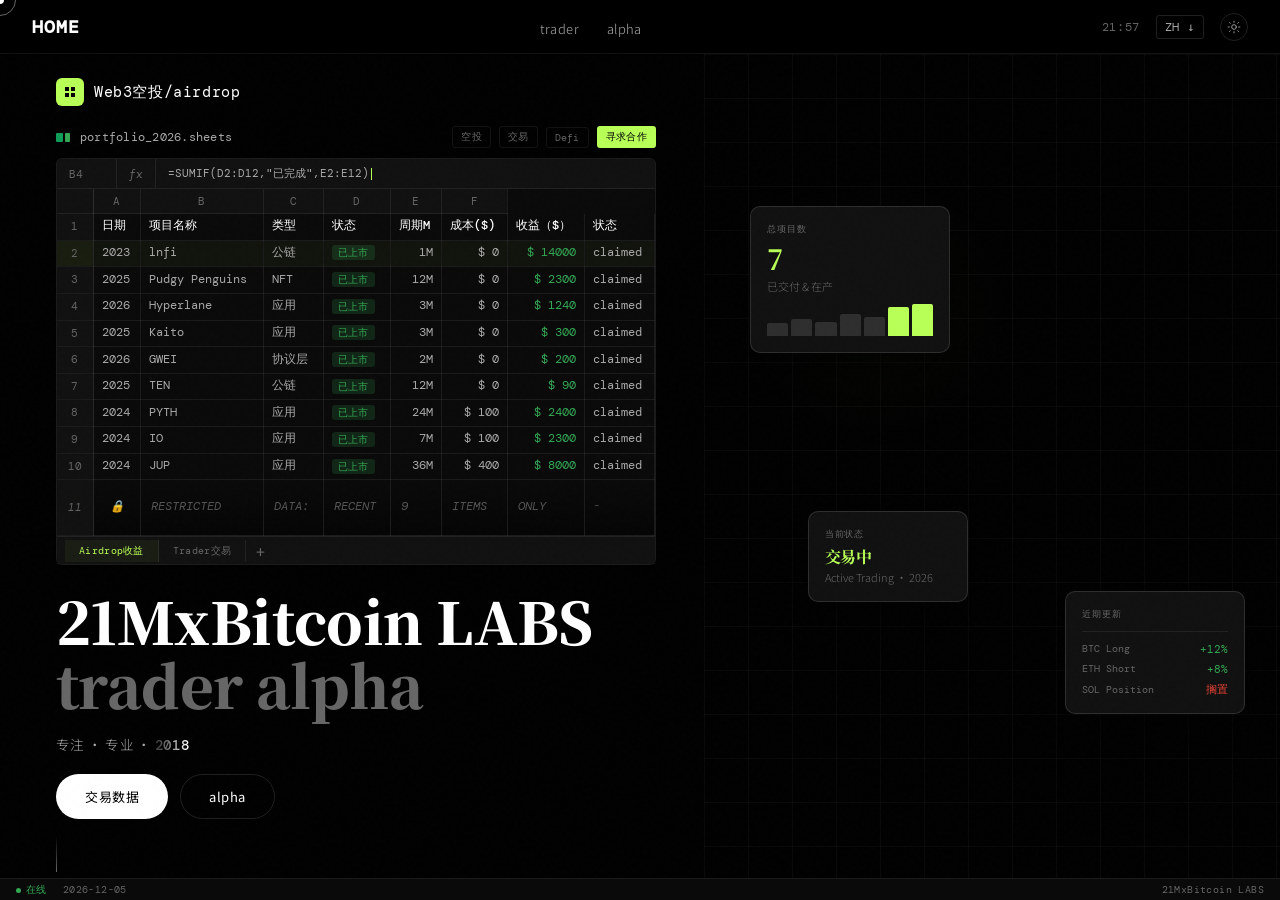
==== index.html @ 9fd6e48d "首页布局优化：整体页面上移，适配PC端一屏显示 1. 左侧面板padding从64px减少到24px/32px 2. justify-content从center改为flex-start 3. sit" ====
<!DOCTYPE html>
<html lang="zh">
<head>
<meta charset="UTF-8" />
<meta name="viewport" content="width=device-width, initial-scale=1.0"/>
<title>Shaween</title>
<link href="https://fonts.googleapis.com/css2?family=Noto+Serif+SC:wght@400;700;900&family=DM+Mono:wght@300;400;500&family=Noto+Sans+SC:wght@300;400;700;900&display=swap" rel="stylesheet"/>
<style>
  *, *::before, *::after { box-sizing: border-box; margin: 0; padding: 0; }

  :root {
    --black: #000000;
    --white: #ffffff;
    --gray-1: #0a0a0a;
    --gray-2: #111111;
    --gray-3: #1a1a1a;
    --gray-4: #222222;
    --gray-5: #2e2e2e;
    --gray-6: #3a3a3a;
    --gray-text: #666666;
    --gray-light: #aaaaaa;
    --accent: #b8ff57;
    --accent-dim: rgba(184,255,87,0.12);
    --accent-border: rgba(184,255,87,0.25);
    --border: rgba(255,255,255,0.07);
    --border-strong: rgba(255,255,255,0.12);
  }

  html, body {
    background: var(--black);
    color: var(--white);
    font-family: 'Noto Sans SC', sans-serif;
    min-height: 100vh;
    overflow-x: hidden;
    cursor: none;
  }

  /* Custom cursor */
  .cursor {
    position: fixed;
    width: 8px; height: 8px;
    background: var(--white);
    border-radius: 50%;
    pointer-events: none;
    z-index: 9999;
    transform: translate(-50%,-50%);
    transition: transform 0.1s, background 0.2s, width 0.2s, height 0.2s;
    mix-blend-mode: difference;
  }
  .cursor-ring {
    position: fixed;
    width: 32px; height: 32px;
    border: 1px solid rgba(255,255,255,0.4);
    border-radius: 50%;
    pointer-events: none;
    z-index: 9998;
    transform: translate(-50%,-50%);
    transition: transform 0.15s ease, width 0.2s, height 0.2s, border-color 0.2s;
  }

  /* Noise overlay */
  body::before {
    content: '';
    position: fixed;
    inset: 0;
    background-image: url("data:image/svg+xml,%3Csvg viewBox='0 0 256 256' xmlns='http://www.w3.org/2000/svg'%3E%3Cfilter id='noise'%3E%3CfeTurbulence type='fractalNoise' baseFrequency='0.9' numOctaves='4' stitchTiles='stitch'/%3E%3C/filter%3E%3Crect width='100%25' height='100%25' filter='url(%23noise)' opacity='0.03'/%3E%3C/svg%3E");
    pointer-events: none;
    z-index: 100;
    opacity: 0.4;
  }

  /* NAVBAR */
  nav {
    position: fixed;
    top: 0; left: 0; right: 0;
    z-index: 500;
    display: flex;
    align-items: center;
    justify-content: space-between;
    padding: 0 32px;
    height: 54px;
    border-bottom: 1px solid var(--border);
    background: rgba(0,0,0,0.85);
    backdrop-filter: blur(20px);
    -webkit-backdrop-filter: blur(20px);
  }

.nav-logo {
 font-family: 'DM Mono', monospace;
 font-size: 18px;
 font-weight: 700;
 letter-spacing: 0.05em;
 color: var(--white);
 text-decoration: none;
 text-transform: uppercase;
 }

  .nav-links {
    display: flex;
    gap: 28px;
    list-style: none;
  }
  .nav-links a {
    font-size: 13px;
    color: var(--gray-light);
    text-decoration: none;
    letter-spacing: 0.03em;
    transition: color 0.2s;
    font-weight: 300;
  }
  .nav-links a:hover { color: var(--white); }

  .nav-right {
    display: flex;
    align-items: center;
    gap: 16px;
  }

  .nav-time {
    font-family: 'DM Mono', monospace;
    font-size: 12px;
    color: var(--gray-text);
    letter-spacing: 0.05em;
  }

  .nav-lang {
    font-size: 12px;
    color: var(--gray-light);
    font-family: 'DM Mono', monospace;
    border: 1px solid var(--border-strong);
    padding: 3px 8px;
    border-radius: 3px;
    cursor: none;
    letter-spacing: 0.04em;
  }

  .nav-theme-btn {
    width: 28px; height: 28px;
    border: 1px solid var(--border-strong);
    border-radius: 50%;
    background: none;
    cursor: none;
    display: flex;
    align-items: center;
    justify-content: center;
  }

  .nav-theme-btn svg { stroke: var(--gray-light); width: 14px; height: 14px; }

  /* MAIN LAYOUT */
  main {
    display: flex;
    min-height: 100vh;
    padding-top: 54px;
    position: relative;
  }

/* LEFT PANEL */
.left-panel {
flex: 0 0 55%;
padding: 24px 48px 32px 56px;
display: flex;
flex-direction: column;
justify-content: flex-start;
position: relative;
animation: fadeUp 0.9s cubic-bezier(0.22,1,0.36,1) both;
}

  @keyframes fadeUp {
    from { opacity: 0; transform: translateY(28px); }
    to   { opacity: 1; transform: translateY(0); }
  }

.site-identity {
display: flex;
align-items: center;
gap: 10px;
margin-bottom: 20px;
animation: fadeUp 0.7s cubic-bezier(0.22,1,0.36,1) 0.1s both;
}

  .site-logo-mark {
    width: 28px; height: 28px;
    border-radius: 6px;
    background: var(--accent);
    display: flex;
    align-items: center;
    justify-content: center;
    flex-shrink: 0;
  }
  .site-logo-mark svg { width: 14px; height: 14px; }

  .site-name {
    font-family: 'DM Mono', monospace;
    font-size: 15px;
    font-weight: 400;
    letter-spacing: 0.04em;
    color: var(--white);
  }

/* GOOGLE SHEETS COMPONENT */
.sheets-wrapper {
animation: fadeUp 0.8s cubic-bezier(0.22,1,0.36,1) 0.2s both;
position: relative;
margin-bottom: 24px;
}

  .sheets-toolbar {
    display: flex;
    align-items: center;
    justify-content: space-between;
    padding: 0 0 10px 0;
  }

  .sheets-title-row {
    display: flex;
    align-items: center;
    gap: 10px;
  }

  .sheets-icon {
    display: flex;
    align-items: center;
    gap: 2px;
  }
  .sheets-icon span {
    display: block;
    width: 7px; height: 9px;
    border-radius: 1px;
  }
  .sheets-icon span:nth-child(1) { background: #0f9d58; }
  .sheets-icon span:nth-child(2) { background: #34a853; width: 5px; }

  .sheets-doc-name {
    font-family: 'DM Mono', monospace;
    font-size: 12px;
    color: var(--gray-light);
    letter-spacing: 0.02em;
  }

  .sheets-actions {
    display: flex;
    gap: 8px;
    align-items: center;
  }

  .sheets-btn {
    font-family: 'DM Mono', monospace;
    font-size: 10px;
    color: var(--gray-text);
    border: 1px solid var(--border);
    border-radius: 3px;
    padding: 3px 8px;
    background: none;
    cursor: none;
    letter-spacing: 0.03em;
    transition: border-color 0.2s, color 0.2s;
  }
  .sheets-btn:hover { border-color: var(--border-strong); color: var(--white); }

  .sheets-btn.primary {
    background: var(--accent);
    color: var(--black);
    border-color: transparent;
    font-weight: 500;
  }

  /* The actual sheet table */
  .sheets-container {
    border: 1px solid var(--border);
    border-radius: 6px;
    overflow: hidden;
    background: var(--gray-1);
    position: relative;
  }

  /* Sheet formula bar */
  .formula-bar {
    display: flex;
    align-items: center;
    border-bottom: 1px solid var(--border);
    padding: 0;
    height: 30px;
    background: var(--gray-2);
  }

  .cell-ref {
    font-family: 'DM Mono', monospace;
    font-size: 11px;
    color: var(--gray-text);
    padding: 0 12px;
    border-right: 1px solid var(--border);
    height: 100%;
    display: flex;
    align-items: center;
    width: 60px;
    flex-shrink: 0;
  }

  .formula-fx {
    font-family: 'DM Mono', monospace;
    font-size: 11px;
    color: var(--gray-text);
    padding: 0 12px;
    border-right: 1px solid var(--border);
    height: 100%;
    display: flex;
    align-items: center;
    font-style: italic;
  }

  .formula-input {
    flex: 1;
    font-family: 'DM Mono', monospace;
    font-size: 11px;
    color: var(--gray-light);
    padding: 0 12px;
    height: 100%;
    display: flex;
    align-items: center;
    overflow: hidden;
    white-space: nowrap;
  }

  /* Column headers row */
  .sheet-table {
    width: 100%;
    border-collapse: collapse;
    font-family: 'DM Mono', monospace;
    font-size: 11.5px;
  }

  .col-header-row th {
    background: var(--gray-2);
    border-bottom: 1px solid var(--border);
    border-right: 1px solid var(--border);
    padding: 5px 10px;
    text-align: center;
    color: var(--gray-text);
    font-weight: 400;
    font-size: 11px;
    letter-spacing: 0.04em;
  }
  .col-header-row th:first-child {
    width: 36px;
    border-right: 1px solid var(--border-strong);
  }

  .sheet-table tbody tr {
    transition: background 0.15s;
  }
  .sheet-table tbody tr:hover { background: var(--gray-3); }

.sheet-table td {
border-bottom: 1px solid var(--border);
border-right: 1px solid var(--border);
padding: 4px 8px;
color: var(--gray-light);
font-size: 11.5px;
white-space: nowrap;
overflow: hidden;
max-width: 160px;
text-overflow: ellipsis;
line-height: 1.3;
}

  .row-num {
    color: var(--gray-text) !important;
    font-size: 10.5px !important;
    text-align: center;
    border-right: 1px solid var(--border-strong) !important;
    background: var(--gray-2);
    width: 36px;
    flex-shrink: 0;
    padding: 6px 4px !important;
  }

  /* Selected row highlight */
 .row-selected td { background: rgba(184,255,87,0.04) !important; }
 .row-selected td.row-num { background: rgba(184,255,87,0.08) !important; }

 /* 锁定行样式 - 超过9行后显示 */
 .locked-row {
 background: linear-gradient(180deg, var(--gray-1) 0%, #050505 100%);
 }
 .locked-row td {
 color: #555;
 font-style: italic;
 }

 /* Cell types */
  .cell-tag {
    display: inline-block;
    padding: 1px 6px;
    border-radius: 3px;
    font-size: 10px;
    font-weight: 500;
    letter-spacing: 0.04em;
  }
  .tag-green  { background: rgba(52,168,83,0.18); color: #34a853; }
  .tag-blue   { background: rgba(66,133,244,0.18); color: #4285f4; }
  .tag-yellow { background: rgba(251,188,4,0.18); color: #fbbc04; }
  .tag-gray   { background: rgba(255,255,255,0.07); color: var(--gray-light); }
  .tag-red    { background: rgba(234,67,53,0.18); color: #ea4335; }
  .tag-accent { background: var(--accent-dim); color: var(--accent); border: 1px solid var(--accent-border); }

  .cell-num { color: #7ec8ff; text-align: right; }
  .cell-formula { color: #c97bff; }
  .cell-bold { color: var(--white) !important; font-weight: 500; }

  /* Progress bar cell */
  .cell-progress { min-width: 80px; }
  .progress-track {
    height: 4px;
    background: var(--gray-5);
    border-radius: 2px;
    overflow: hidden;
  }
  .progress-fill {
    height: 100%;
    border-radius: 2px;
    background: var(--accent);
    animation: progressLoad 1.2s cubic-bezier(0.22,1,0.36,1) both;
    animation-delay: 0.8s;
    width: 0%;
  }
  @keyframes progressLoad {
    to { width: var(--pct); }
  }

  /* Sheet bottom tabs */
  .sheet-tabs {
    display: flex;
    align-items: center;
    border-top: 1px solid var(--border);
    background: var(--gray-2);
    padding: 0 8px;
    height: 28px;
    gap: 0;
  }

  .sheet-tab {
    font-family: 'DM Mono', monospace;
    font-size: 10px;
    padding: 4px 14px;
    border-right: 1px solid var(--border);
    color: var(--gray-text);
    cursor: none;
    letter-spacing: 0.03em;
    transition: color 0.2s;
  }
  .sheet-tab.active {
    color: var(--accent);
    background: rgba(184,255,87,0.05);
  }
  .sheet-tab:hover { color: var(--gray-light); }

  .sheet-add {
    font-size: 16px;
    padding: 0 10px;
    color: var(--gray-text);
    cursor: none;
    line-height: 28px;
  }

  /* Shimmer/typing animation for active cell */
  .cursor-blink {
    display: inline-block;
    width: 1px;
    height: 12px;
    background: var(--accent);
    margin-left: 2px;
    animation: blink 1s step-end infinite;
    vertical-align: middle;
  }
  @keyframes blink { 50% { opacity: 0; } }

/* HEADLINE */
.headline-block {
margin-bottom: 16px;
animation: fadeUp 0.8s cubic-bezier(0.22,1,0.36,1) 0.35s both;
}

  .headline {
    font-family: 'Noto Serif SC', serif;
    font-size: clamp(38px, 4.5vw, 58px);
    font-weight: 900;
    line-height: 1.1;
    letter-spacing: -0.01em;
    color: var(--white);
  }

  .headline span.dim { color: var(--gray-text); }

  .subline {
    margin-top: 16px;
    font-size: 13.5px;
    font-weight: 300;
    color: var(--gray-light);
    line-height: 1.8;
    letter-spacing: 0.02em;
  }

  /* CTA BUTTONS */
  .cta-row {
    display: flex;
    gap: 12px;
    animation: fadeUp 0.8s cubic-bezier(0.22,1,0.36,1) 0.5s both;
  }

  .btn {
    display: inline-flex;
    align-items: center;
    gap: 8px;
    padding: 12px 28px;
    border-radius: 100px;
    font-size: 13px;
    font-weight: 400;
    letter-spacing: 0.04em;
    text-decoration: none;
    cursor: none;
    transition: all 0.2s cubic-bezier(0.22,1,0.36,1);
    border: 1px solid transparent;
    font-family: 'Noto Sans SC', sans-serif;
  }

  .btn-primary {
    background: var(--white);
    color: var(--black);
  }
  .btn-primary:hover {
    background: var(--accent);
    transform: translateY(-2px);
    box-shadow: 0 8px 28px rgba(184,255,87,0.2);
  }

  .btn-secondary {
    background: transparent;
    color: var(--white);
    border-color: var(--border-strong);
  }
  .btn-secondary:hover {
    border-color: rgba(255,255,255,0.3);
    background: rgba(255,255,255,0.04);
    transform: translateY(-2px);
  }

  /* RIGHT PANEL */
  .right-panel {
    flex: 1;
    position: relative;
    display: flex;
    align-items: center;
    justify-content: center;
    overflow: hidden;
  }

  /* Floating cards */
  .float-card {
    position: absolute;
    background: var(--gray-2);
    border: 1px solid var(--border-strong);
    border-radius: 10px;
    padding: 16px;
    animation: floatIn 1s cubic-bezier(0.22,1,0.36,1) both;
    backdrop-filter: blur(10px);
    box-shadow: 0 20px 60px rgba(0,0,0,0.6);
  }

  .card-1 {
    top: 18%;
    left: 8%;
    width: 200px;
    animation-delay: 0.4s;
  }
  .card-2 {
    bottom: 22%;
    right: 6%;
    width: 180px;
    animation-delay: 0.65s;
  }
  .card-3 {
    top: 54%;
    left: 18%;
    width: 160px;
    animation-delay: 0.55s;
  }

  @keyframes floatIn {
    from { opacity: 0; transform: translateY(24px) scale(0.96); }
    to   { opacity: 1; transform: translateY(0) scale(1); }
  }

  /* Floating animation for cards */
  .card-1 { animation: floatIn 1s cubic-bezier(0.22,1,0.36,1) 0.4s both, floatHover1 6s ease-in-out 1.5s infinite; }
  .card-2 { animation: floatIn 1s cubic-bezier(0.22,1,0.36,1) 0.65s both, floatHover2 7s ease-in-out 1.8s infinite; }
  .card-3 { animation: floatIn 1s cubic-bezier(0.22,1,0.36,1) 0.55s both, floatHover3 5.5s ease-in-out 1.6s infinite; }

  @keyframes floatHover1 {
    0%,100% { transform: translateY(0); }
    50%      { transform: translateY(-8px); }
  }
  @keyframes floatHover2 {
    0%,100% { transform: translateY(0); }
    50%      { transform: translateY(6px); }
  }
  @keyframes floatHover3 {
    0%,100% { transform: translateY(0) rotate(-1deg); }
    50%      { transform: translateY(-6px) rotate(0.5deg); }
  }

  .card-label {
    font-family: 'DM Mono', monospace;
    font-size: 9px;
    letter-spacing: 0.1em;
    color: var(--gray-text);
    text-transform: uppercase;
    margin-bottom: 8px;
  }

  .card-value {
    font-family: 'Noto Serif SC', serif;
    font-size: 28px;
    font-weight: 700;
    color: var(--white);
    letter-spacing: -0.02em;
    line-height: 1;
  }

  .card-value.accent { color: var(--accent); }

  .card-sub {
    margin-top: 6px;
    font-size: 11px;
    color: var(--gray-text);
    font-weight: 300;
  }

  .card-sparkline {
    margin-top: 10px;
    height: 32px;
    display: flex;
    align-items: flex-end;
    gap: 3px;
  }
  .sparkbar {
    flex: 1;
    border-radius: 2px 2px 0 0;
    background: var(--gray-5);
    transition: background 0.2s;
    animation: sparkGrow 0.8s cubic-bezier(0.22,1,0.36,1) both;
  }
  .sparkbar.hi { background: var(--accent); }
  @keyframes sparkGrow {
    from { transform: scaleY(0); transform-origin: bottom; }
    to   { transform: scaleY(1); }
  }

  .card-divider {
    height: 1px;
    background: var(--border);
    margin: 10px 0;
  }

  .card-row {
    display: flex;
    justify-content: space-between;
    align-items: center;
    margin-bottom: 6px;
  }
  .card-row:last-child { margin-bottom: 0; }
  .card-row-label { font-size: 10px; color: var(--gray-text); font-family: 'DM Mono', monospace; }
  .card-row-val   { font-size: 11px; color: var(--gray-light); font-family: 'DM Mono', monospace; }
  .card-row-val.pos { color: #34a853; }
  .card-row-val.neg { color: #ea4335; }

  /* Grid decoration in right panel */
  .bg-grid {
    position: absolute;
    inset: 0;
    background-image:
      linear-gradient(var(--border) 1px, transparent 1px),
      linear-gradient(90deg, var(--border) 1px, transparent 1px);
    background-size: 44px 44px;
    opacity: 0.5;
    pointer-events: none;
  }

  .bg-glow {
    position: absolute;
    width: 340px; height: 340px;
    border-radius: 50%;
    background: radial-gradient(circle, rgba(184,255,87,0.04) 0%, transparent 70%);
    pointer-events: none;
    top: 30%; left: 30%;
    transform: translate(-50%, -50%);
  }

  /* Vertical scroll hint */
  .scroll-hint {
    position: fixed;
    bottom: 28px; left: 56px;
    display: flex;
    align-items: center;
    gap: 10px;
    animation: fadeUp 0.8s cubic-bezier(0.22,1,0.36,1) 1.2s both;
    z-index: 50;
  }
  .scroll-line {
    width: 1px; height: 36px;
    background: linear-gradient(to bottom, transparent, var(--gray-text));
    animation: scrollPulse 2.2s ease-in-out infinite;
  }
  @keyframes scrollPulse {
    0%,100% { opacity: 0.4; } 50% { opacity: 1; }
  }
  .scroll-text {
    font-family: 'DM Mono', monospace;
    font-size: 10px;
    color: var(--gray-text);
    letter-spacing: 0.1em;
    writing-mode: horizontal-tb;
    transform: rotate(-90deg);
  }

  /* Status bar at very bottom */
  .status-bar {
    position: fixed;
    bottom: 0; left: 0; right: 0;
    height: 22px;
    border-top: 1px solid var(--border);
    background: var(--gray-1);
    display: flex;
    align-items: center;
    padding: 0 16px;
    gap: 16px;
    z-index: 400;
  }
  .status-item {
    font-family: 'DM Mono', monospace;
    font-size: 10px;
    color: var(--gray-text);
    letter-spacing: 0.04em;
  }
  .status-item.online { color: #34a853; }
  .status-item.online::before {
    content: '';
    display: inline-block;
    width: 5px; height: 5px;
    border-radius: 50%;
    background: #34a853;
    margin-right: 5px;
    animation: pulse 2s infinite;
  }
@keyframes pulse {
 0%,100% { opacity: 1; } 50% { opacity: 0.3; }
}

/* Gradient text effect for 2018 */
.gradient-2018 {
 display: inline-block;
 font-family: 'DM Mono', monospace;
 font-weight: 500;
 background: linear-gradient(to right, 
 #333333 0%, 
 #555555 20%, 
 #777777 40%, 
 #aaaaaa 60%, 
 #dddddd 80%, 
 #ffffff 100%
 );
 -webkit-background-clip: text;
 -webkit-text-fill-color: transparent;
 background-clip: text;
 color: transparent;
 letter-spacing: 0.05em;
}

 @media (max-width: 900px) {
    main { flex-direction: column; }
    .left-panel { flex: none; padding: 40px 24px; }
    .right-panel { min-height: 300px; }
  }
</style>
</head>
<body>

<div class="cursor" id="cursor"></div>
<div class="cursor-ring" id="cursorRing"></div>

<!-- NAVBAR -->
<nav>
<a href="index.html" class="nav-logo">HOME</a>
 <ul class="nav-links">
 <li><a href="trader.html">trader</a></li>
 <li><a href="alpha.html">alpha</a></li>
 </ul>
  <div class="nav-right">
    <span class="nav-time" id="navTime">21:12</span>
    <span class="nav-lang">ZH &darr;</span>
    <button class="nav-theme-btn">
      <svg viewBox="0 0 24 24" fill="none" stroke-width="1.5" stroke-linecap="round" stroke-linejoin="round">
        <circle cx="12" cy="12" r="4"/>
        <path d="M12 2v2M12 20v2M4.22 4.22l1.42 1.42M18.36 18.36l1.42 1.42M2 12h2M20 12h2M4.22 19.78l1.42-1.42M18.36 5.64l1.42-1.42"/>
      </svg>
    </button>
  </div>
</nav>

<!-- MAIN -->
<main>
  <!-- LEFT PANEL -->
  <div class="left-panel">

    <!-- Site identity -->
    <div class="site-identity">
      <div class="site-logo-mark">
        <svg viewBox="0 0 14 14" fill="none">
          <path d="M2 2h4v4H2zM8 2h4v4H8zM2 8h4v4H2zM8 8h4v4H8z" fill="#000"/>
        </svg>
      </div>
      <span class="site-name">Web3空投/airdrop</span>
    </div>

    <!-- GOOGLE SHEETS COMPONENT -->
    <div class="sheets-wrapper">
      <div class="sheets-toolbar">
        <div class="sheets-title-row">
          <div class="sheets-icon">
            <span></span><span></span>
          </div>
          <span class="sheets-doc-name">portfolio_2026.sheets</span>
        </div>
 <div class="sheets-actions">
 <button class="sheets-btn" id="btnAirdrop">空投</button>
 <button class="sheets-btn" id="btnTrade">交易</button>
 <button class="sheets-btn" id="btnDefi">Defi</button>
 <button class="sheets-btn primary" id="btnCollab">寻求合作</button>
 </div>
      </div>

      <div class="sheets-container">
        <!-- Formula bar -->
        <div class="formula-bar">
          <div class="cell-ref">B4</div>
          <div class="formula-fx">fx</div>
          <div class="formula-input">=SUMIF(D2:D12,"已完成",E2:E12)<span class="cursor-blink"></span></div>
        </div>

        <!-- Table -->
        <table class="sheet-table">
          <thead>
            <tr class="col-header-row">
              <th></th>
              <th>A</th>
              <th>B</th>
              <th>C</th>
              <th>D</th>
              <th>E</th>
              <th>F</th>
 </tr>
 </thead>
 <tbody id="sheet-tbody-data">
 <!-- 数据将通过 JavaScript 从 trade_data.json 动态加载 -->
 </tbody>
 </table>

<!-- Sheet tabs -->
<div class="sheet-tabs">
<div class="sheet-tab active" id="tab-airdrop" onclick="switchTab('airdrop')">Airdrop收益</div>
<div class="sheet-tab" id="tab-trader" onclick="switchTab('trader')">Trader交易</div>
<div class="sheet-add">+</div>
</div>
      </div>
    </div>

<!-- Headline -->
 <div class="headline-block">
 <div class="headline">21MxBitcoin LABS<br/><span class="dim">trader alpha</span></div>
 <p class="subline">专注 · 专业 · <span class="gradient-2018">2018</span></p>
 </div>

<!-- CTAs -->
 <div class="cta-row">
 <a href="trader.html" class="btn btn-primary">交易数据</a>
 <a href="alpha.html" class="btn btn-secondary">alpha</a>
 </div>
  </div>

  <!-- RIGHT PANEL -->
  <div class="right-panel">
    <div class="bg-grid"></div>
    <div class="bg-glow"></div>

    <!-- Float card 1: Stats -->
    <div class="float-card card-1">
      <div class="card-label">总项目数</div>
      <div class="card-value accent">7</div>
      <div class="card-sub">已交付 &amp; 在产</div>
      <div class="card-sparkline">
        <div class="sparkbar" style="height:40%; animation-delay:0.85s;"></div>
        <div class="sparkbar" style="height:55%; animation-delay:0.9s;"></div>
        <div class="sparkbar" style="height:45%; animation-delay:0.95s;"></div>
        <div class="sparkbar" style="height:70%; animation-delay:1s;"></div>
        <div class="sparkbar" style="height:60%; animation-delay:1.05s;"></div>
        <div class="sparkbar hi" style="height:90%; animation-delay:1.1s;"></div>
        <div class="sparkbar hi" style="height:100%; animation-delay:1.15s;"></div>
      </div>
    </div>

<!-- Float card 2: Recent activity -->
 <div class="float-card card-2">
 <div class="card-label">近期更新</div>
 <div class="card-divider"></div>
 <div class="card-row">
 <span class="card-row-label">BTC Long</span>
 <span class="card-row-val pos">+12%</span>
 </div>
 <div class="card-row">
 <span class="card-row-label">ETH Short</span>
 <span class="card-row-val pos">+8%</span>
 </div>
 <div class="card-row">
 <span class="card-row-label">SOL Position</span>
 <span class="card-row-val neg">搁置</span>
 </div>
 </div>

<!-- Float card 3: Status chip -->
 <div class="float-card card-3">
 <div class="card-label">当前状态</div>
 <div class="card-value" style="font-size:16px; margin-top:6px; color: var(--accent);">交易中</div>
 <div class="card-sub" style="margin-top:4px;">Active Trading &bull; 2026</div>
 </div>
  </div>
</main>

<!-- Scroll hint -->
<div class="scroll-hint">
  <div class="scroll-line"></div>
</div>

<!-- Status bar -->
<div class="status-bar">
 <span class="status-item online">在线</span>
 <span class="status-item" id="currentDate">--</span>
 <span class="status-item" style="margin-left:auto; font-family: 'DM Mono', monospace;">21MxBitcoin LABS</span>
</div>

<script>
  // Custom cursor
  const cursor = document.getElementById('cursor');
  const ring   = document.getElementById('cursorRing');
  let mx = 0, my = 0, rx = 0, ry = 0;

  document.addEventListener('mousemove', e => {
    mx = e.clientX; my = e.clientY;
    cursor.style.left = mx + 'px';
    cursor.style.top  = my + 'px';
  });

  (function animRing() {
    rx += (mx - rx) * 0.12;
    ry += (my - ry) * 0.12;
    ring.style.left = rx + 'px';
    ring.style.top  = ry + 'px';
    requestAnimationFrame(animRing);
  })();

  document.querySelectorAll('a, button, .sheet-tab, .sheets-btn, .nav-lang').forEach(el => {
    el.addEventListener('mouseenter', () => {
      cursor.style.width  = '16px';
      cursor.style.height = '16px';
      ring.style.width    = '48px';
      ring.style.height   = '48px';
      ring.style.borderColor = 'rgba(184,255,87,0.5)';
    });
    el.addEventListener('mouseleave', () => {
      cursor.style.width  = '8px';
      cursor.style.height = '8px';
      ring.style.width    = '32px';
      ring.style.height   = '32px';
      ring.style.borderColor = 'rgba(255,255,255,0.4)';
    });
  });

  // Live clock
  const timeEl = document.getElementById('navTime');
  function updateTime() {
    const d = new Date();
    const h = String(d.getHours()).padStart(2,'0');
    const m = String(d.getMinutes()).padStart(2,'0');
    timeEl.textContent = h + ':' + m;
  }
  updateTime();
  setInterval(updateTime, 10000);

// Row hover highlight in sheet
 document.querySelectorAll('.sheet-table tbody tr').forEach(tr => {
 tr.addEventListener('mouseenter', function() {
 document.querySelectorAll('.row-selected').forEach(r => {
 if(r !== this) r.classList.remove('row-selected');
 });
 this.classList.add('row-selected');
 });
 });

 // Status bar: Current Date
 const dateEl = document.getElementById('currentDate');

 function updateDate() {
 // Current date: YYYY-MM-DD format
 const now = new Date();
 const year = now.getFullYear();
 const month = String(now.getMonth() + 1).padStart(2, '0');
 const day = String(now.getDate()).padStart(2, '0');
 dateEl.textContent = `${year}-${month}-${day}`;
 }

 updateDate();
 setInterval(updateDate, 1000);

// 数据映射与渲染逻辑 - 仅更新 tbody 内容，不改动外层容器
const DATA_PATH = './data/工作表1.json';

async function loadSheetData() {
 const tbody = document.getElementById('sheet-tbody-data');
 if (!tbody) return;
 
 try {
 const res = await fetch(DATA_PATH);
 const json = await res.json();
 
 // 清空现有内容
 tbody.innerHTML = '';
 
 // 获取表头和数据
 const headers = json.headers || [];
 const rows = json.rows || [];
 
 // 表头行 (第1行)
 const headerRow = document.createElement('tr');
 let headerHTML = '<td class="row-num">1</td>';
 headers.forEach(h => {
 headerHTML += `<td class="cell-bold">${h}</td>`;
 });
 headerRow.innerHTML = headerHTML;
 tbody.appendChild(headerRow);
 
 // 按收益率排序（收益/成本），成本为0时按收益绝对值排序
 const sortedRows = rows.sort((a, b) => {
 const costA = a[5] || 0;
 const costB = b[5] || 0;
 const profitA = a[6] || 0;
 const profitB = b[6] || 0;
 
 // 计算收益率
 const roiA = costA > 0 ? profitA / costA : profitA;
 const roiB = costB > 0 ? profitB / costB : profitB;
 
 return roiB - roiA; // 从高到低
 });
 
 // 固定显示9行数据（第2-10行），不足9行用空行填充
 const displayData = sortedRows.slice(0, 9);
 const emptyRowsNeeded = 9 - displayData.length;
 
 displayData.forEach((row, index) => {
 const tr = document.createElement('tr');
 
 // 第一行数据添加选中状态
 if (index === 0) tr.classList.add('row-selected');
 
 let rowHTML = `<td class="row-num">${index + 2}</td>`;
 row.forEach((cell, i) => {
 // 收益列（第7列，索引6）标绿
 if (i === 6 && typeof cell === 'number' && cell > 0) {
 rowHTML += `<td class="cell-num" style="color: #34a853">$ ${cell}</td>`;
 } else if (i === 5 && typeof cell === 'number') {
 // 成本列
 rowHTML += `<td class="cell-num">$ ${cell}</td>`;
 } else if (i === 4 && typeof cell === 'number') {
 // 周期列
 rowHTML += `<td class="cell-num">${cell}M</td>`;
 } else if (i === 3 || i === 8) {
 // 状态列添加标签样式
 const tagClass = cell === '已上市' || cell === 'claimed' ? 'tag-green' : 
 cell === '进行中' ? 'tag-yellow' : 'tag-gray';
 rowHTML += `<td><span class="cell-tag ${tagClass}">${cell}</span></td>`;
 } else {
 rowHTML += `<td>${cell}</td>`;
 }
 });
 tr.innerHTML = rowHTML;
 tbody.appendChild(tr);
 });
 
 // 填充空行（如果数据不足9行）
 for (let i = 0; i < emptyRowsNeeded; i++) {
 const emptyRow = document.createElement('tr');
 const rowNum = displayData.length + i + 2;
 let emptyHTML = `<td class="row-num">${rowNum}</td>`;
 for (let j = 0; j < headers.length; j++) {
 emptyHTML += `<td style="color: #333;">-</td>`;
 }
 emptyRow.innerHTML = emptyHTML;
 tbody.appendChild(emptyRow);
 }
 
 // 锁定行 - 固定放在第10行位置
 const lockedRow = document.createElement('tr');
 lockedRow.className = 'locked-row';
 lockedRow.innerHTML = `
 <td class="row-num">11</td>
 <td style="text-align: center; color: #555; font-style: italic; padding: 20px 10px;">🔒</td>
 <td style="color: #555; font-style: italic; padding: 20px 10px;">RESTRICTED</td>
 <td style="color: #555; font-style: italic; padding: 20px 10px;">DATA:</td>
 <td style="color: #555; font-style: italic; padding: 20px 10px;">RECENT</td>
 <td style="color: #555; font-style: italic; padding: 20px 10px;">9</td>
 <td style="color: #555; font-style: italic; padding: 20px 10px;">ITEMS</td>
 <td style="color: #555; font-style: italic; padding: 20px 10px;">ONLY</td>
 <td style="color: #444;">-</td>
 `;
 tbody.appendChild(lockedRow);
 
 } catch (err) {
 console.error('数据加载失败:', err);
 tbody.innerHTML = `
 <tr>
 <td colspan="9" style="text-align: center; padding: 40px; color: #666;">
 数据加载失败，请检查网络连接
 </td>
 </tr>
 `;
 }
}

// 页面加载完成后执行数据加载
document.addEventListener('DOMContentLoaded', loadSheetData);

 // Sheet toolbar buttons

// Helper function to create modal
function createModal(title, content) {
 const modal = document.createElement('div');
 modal.style.cssText = `
 position: fixed;
 inset: 0;
 background: rgba(0,0,0,0.85);
 backdrop-filter: blur(10px);
 z-index: 10000;
 display: flex;
 align-items: center;
 justify-content: center;
 cursor: default;
 padding: 20px;
 `;
 modal.innerHTML = `
 <div style="
 background: #0a0a0a;
 border: 1px solid rgba(184,255,87,0.25);
 border-radius: 12px;
 width: 90%;
 max-width: 600px;
 max-height: 80vh;
 overflow-y: auto;
 font-family: 'DM Mono', monospace;
 ">
 <div style="padding: 24px; border-bottom: 1px solid rgba(255,255,255,0.07);">
 <h3 style="color: #b8ff57; margin: 0; font-size: 16px; text-align: center;">${title}</h3>
 </div>
 <div style="padding: 24px;">
 ${content}
 </div>
 <div style="padding: 16px 24px; border-top: 1px solid rgba(255,255,255,0.07); display: flex; justify-content: center;">
 <button onclick="this.closest('.modal-overlay').remove()" style="
 padding: 10px 32px;
 background: transparent;
 color: #b8ff57;
 border: 1px solid rgba(184,255,87,0.3);
 border-radius: 6px;
 font-family: 'DM Mono', monospace;
 font-size: 12px;
 cursor: pointer;
 transition: all 0.2s;
 ">关闭</button>
 </div>
 </div>
 `;
 modal.classList.add('modal-overlay');
 document.body.appendChild(modal);
 modal.addEventListener('click', (e) => {
 if (e.target === modal) modal.remove();
 });
}

// 1. 空投 - 年度项目空投收益列表
document.getElementById('btnAirdrop')?.addEventListener('click', () => {
 const currentYear = new Date().getFullYear();
 const content = `
 <div style="font-family: 'DM Mono', monospace; font-size: 12px;">
 <div style="display: flex; justify-content: space-between; align-items: center; margin-bottom: 16px; padding: 12px; background: rgba(184,255,87,0.05); border-radius: 6px;">
 <span style="color: #666;">统计年度</span>
 <span style="color: #b8ff57; font-size: 18px; font-weight: 600;">${currentYear}</span>
 </div>
 <table style="width: 100%; border-collapse: collapse; font-size: 11px;">
 <thead>
 <tr style="background: rgba(255,255,255,0.03);">
 <th style="padding: 10px; text-align: left; color: #666; border-bottom: 1px solid rgba(255,255,255,0.1);">项目名称</th>
 <th style="padding: 10px; text-align: left; color: #666; border-bottom: 1px solid rgba(255,255,255,0.1);">代币</th>
 <th style="padding: 10px; text-align: right; color: #666; border-bottom: 1px solid rgba(255,255,255,0.1);">数量</th>
 <th style="padding: 10px; text-align: right; color: #666; border-bottom: 1px solid rgba(255,255,255,0.1);">价值(USD)</th>
 </tr>
 </thead>
 <tbody>
 <tr style="border-bottom: 1px solid rgba(255,255,255,0.05);">
 <td style="padding: 10px; color: #fff;">Arbitrum ARB</td>
 <td style="padding: 10px; color: #aaa;">ARB</td>
 <td style="padding: 10px; text-align: right; color: #fff;">1,250</td>
 <td style="padding: 10px; text-align: right; color: #34a853;">$1,875</td>
 </tr>
 <tr style="border-bottom: 1px solid rgba(255,255,255,0.05);">
 <td style="padding: 10px; color: #fff;">Optimism OP</td>
 <td style="padding: 10px; color: #aaa;">OP</td>
 <td style="padding: 10px; text-align: right; color: #fff;">850</td>
 <td style="padding: 10px; text-align: right; color: #34a853;">$1,445</td>
 </tr>
 <tr style="border-bottom: 1px solid rgba(255,255,255,0.05);">
 <td style="padding: 10px; color: #fff;">Celestia TIA</td>
 <td style="padding: 10px; color: #aaa;">TIA</td>
 <td style="padding: 10px; text-align: right; color: #fff;">420</td>
 <td style="padding: 10px; text-align: right; color: #34a853;">$2,520</td>
 </tr>
 <tr style="border-bottom: 1px solid rgba(255,255,255,0.05);">
 <td style="padding: 10px; color: #fff;">Starknet STRK</td>
 <td style="padding: 10px; color: #aaa;">STRK</td>
 <td style="padding: 10px; text-align: right; color: #fff;">2,100</td>
 <td style="padding: 10px; text-align: right; color: #34a853;">$2,940</td>
 </tr>
 <tr style="border-bottom: 1px solid rgba(255,255,255,0.05);">
 <td style="padding: 10px; color: #fff;">ZkSync ZK</td>
 <td style="padding: 10px; color: #aaa;">ZK</td>
 <td style="padding: 10px; text-align: right; color: #fff;">3,500</td>
 <td style="padding: 10px; text-align: right; color: #34a853;">$1,750</td>
 </tr>
 </tbody>
 <tfoot>
 <tr style="background: rgba(184,255,87,0.08);">
 <td colspan="3" style="padding: 12px; text-align: right; color: #b8ff57; font-weight: 600;">年度总收益</td>
 <td style="padding: 12px; text-align: right; color: #b8ff57; font-weight: 600;">$10,530</td>
 </tr>
 </tfoot>
 </table>
 </div>
 `;
 createModal('年度空投收益统计', content);
});

// 2. 交易 - 年度交易收益列表
document.getElementById('btnTrade')?.addEventListener('click', () => {
 const currentYear = new Date().getFullYear();
 const content = `
 <div style="font-family: 'DM Mono', monospace; font-size: 12px;">
 <div style="display: flex; justify-content: space-between; align-items: center; margin-bottom: 16px; padding: 12px; background: rgba(184,255,87,0.05); border-radius: 6px;">
 <span style="color: #666;">统计年度</span>
 <span style="color: #b8ff57; font-size: 18px; font-weight: 600;">${currentYear}</span>
 </div>
 <table style="width: 100%; border-collapse: collapse; font-size: 11px;">
 <thead>
 <tr style="background: rgba(255,255,255,0.03);">
 <th style="padding: 10px; text-align: left; color: #666; border-bottom: 1px solid rgba(255,255,255,0.1);">交易对</th>
 <th style="padding: 10px; text-align: center; color: #666; border-bottom: 1px solid rgba(255,255,255,0.1);">方向</th>
 <th style="padding: 10px; text-align: right; color: #666; border-bottom: 1px solid rgba(255,255,255,0.1);">收益率</th>
 <th style="padding: 10px; text-align: right; color: #666; border-bottom: 1px solid rgba(255,255,255,0.1);">收益(USD)</th>
 </tr>
 </thead>
 <tbody>
 <tr style="border-bottom: 1px solid rgba(255,255,255,0.05);">
 <td style="padding: 10px; color: #fff;">BTC/USDT</td>
 <td style="padding: 10px; text-align: center;"><span style="color: #34a853;">LONG</span></td>
 <td style="padding: 10px; text-align: right; color: #34a853;">+156%</td>
 <td style="padding: 10px; text-align: right; color: #34a853;">+$15,600</td>
 </tr>
 <tr style="border-bottom: 1px solid rgba(255,255,255,0.05);">
 <td style="padding: 10px; color: #fff;">ETH/USDT</td>
 <td style="padding: 10px; text-align: center;"><span style="color: #f6465d;">SHORT</span></td>
 <td style="padding: 10px; text-align: right; color: #34a853;">+89%</td>
 <td style="padding: 10px; text-align: right; color: #34a853;">+$8,900</td>
 </tr>
 <tr style="border-bottom: 1px solid rgba(255,255,255,0.05);">
 <td style="padding: 10px; color: #fff;">SOL/USDT</td>
 <td style="padding: 10px; text-align: center;"><span style="color: #34a853;">LONG</span></td>
 <td style="padding: 10px; text-align: right; color: #34a853;">+234%</td>
 <td style="padding: 10px; text-align: right; color: #34a853;">+$23,400</td>
 </tr>
 <tr style="border-bottom: 1px solid rgba(255,255,255,0.05);">
 <td style="padding: 10px; color: #fff;">BNB/USDT</td>
 <td style="padding: 10px; text-align: center;"><span style="color: #34a853;">LONG</span></td>
 <td style="padding: 10px; text-align: right; color: #34a853;">+67%</td>
 <td style="padding: 10px; text-align: right; color: #34a853;">+$6,700</td>
 </tr>
 </tbody>
 <tfoot>
 <tr style="background: rgba(184,255,87,0.08);">
 <td colspan="3" style="padding: 12px; text-align: right; color: #b8ff57; font-weight: 600;">年度交易总收益</td>
 <td style="padding: 12px; text-align: right; color: #b8ff57; font-weight: 600;">+$54,600</td>
 </tr>
 </tfoot>
 </table>
 </div>
 `;
 createModal('年度交易收益统计', content);
});

// 3. Defi/Alpha - 年度Alpha收益列表
document.getElementById('btnDefi')?.addEventListener('click', () => {
 const currentYear = new Date().getFullYear();
 const content = `
 <div style="font-family: 'DM Mono', monospace; font-size: 12px;">
 <div style="display: flex; justify-content: space-between; align-items: center; margin-bottom: 16px; padding: 12px; background: rgba(184,255,87,0.05); border-radius: 6px;">
 <span style="color: #666;">统计年度</span>
 <span style="color: #b8ff57; font-size: 18px; font-weight: 600;">${currentYear}</span>
 </div>
 <table style="width: 100%; border-collapse: collapse; font-size: 11px;">
 <thead>
 <tr style="background: rgba(255,255,255,0.03);">
 <th style="padding: 10px; text-align: left; color: #666; border-bottom: 1px solid rgba(255,255,255,0.1);">策略类型</th>
 <th style="padding: 10px; text-align: left; color: #666; border-bottom: 1px solid rgba(255,255,255,0.1);">协议</th>
 <th style="padding: 10px; text-align: right; color: #666; border-bottom: 1px solid rgba(255,255,255,0.1);">APY</th>
 <th style="padding: 10px; text-align: right; color: #666; border-bottom: 1px solid rgba(255,255,255,0.1);">收益(USD)</th>
 </tr>
 </thead>
 <tbody>
 <tr style="border-bottom: 1px solid rgba(255,255,255,0.05);">
 <td style="padding: 10px; color: #fff;">Staking</td>
 <td style="padding: 10px; color: #aaa;">Lido ETH</td>
 <td style="padding: 10px; text-align: right; color: #34a853;">3.8%</td>
 <td style="padding: 10px; text-align: right; color: #34a853;">$1,900</td>
 </tr>
 <tr style="border-bottom: 1px solid rgba(255,255,255,0.05);">
 <td style="padding: 10px; color: #fff;">LP Yield</td>
 <td style="padding: 10px; color: #aaa;">GMX GLP</td>
 <td style="padding: 10px; text-align: right; color: #34a853;">22.4%</td>
 <td style="padding: 10px; text-align: right; color: #34a853;">$11,200</td>
 </tr>
 <tr style="border-bottom: 1px solid rgba(255,255,255,0.05);">
 <td style="padding: 10px; color: #fff;">Lending</td>
 <td style="padding: 10px; color: #aaa;">Aave V3</td>
 <td style="padding: 10px; text-align: right; color: #34a853;">14.2%</td>
 <td style="padding: 10px; text-align: right; color: #34a853;">$7,100</td>
 </tr>
 <tr style="border-bottom: 1px solid rgba(255,255,255,0.05);">
 <td style="padding: 10px; color: #fff;">Yield Token</td>
 <td style="padding: 10px; color: #aaa;">Pendle YT</td>
 <td style="padding: 10px; text-align: right; color: #34a853;">18.6%</td>
 <td style="padding: 10px; text-align: right; color: #34a853;">$9,300</td>
 </tr>
 </tbody>
 <tfoot>
 <tr style="background: rgba(184,255,87,0.08);">
 <td colspan="3" style="padding: 12px; text-align: right; color: #b8ff57; font-weight: 600;">年度Alpha总收益</td>
 <td style="padding: 12px; text-align: right; color: #b8ff57; font-weight: 600;">$29,500</td>
 </tr>
 </tfoot>
 </table>
 </div>
 `;
 createModal('年度Alpha收益统计', content);
});

// 4. 寻求合作 - 社交媒体空白信息表单
document.getElementById('btnCollab')?.addEventListener('click', () => {
 const content = `
 <div style="font-family: 'DM Mono', monospace; font-size: 12px;">
 <p style="color: #666; margin-bottom: 20px; text-align: center;">填写您的联系方式，我们会尽快与您取得联系</p>
 <form id="contactForm" style="display: flex; flex-direction: column; gap: 16px;">
 <div style="display: flex; flex-direction: column; gap: 6px;">
 <label style="color: #888; font-size: 11px;">X (Twitter)</label>
 <input type="text" placeholder="@username" style="
 background: rgba(255,255,255,0.03);
 border: 1px solid rgba(255,255,255,0.1);
 border-radius: 6px;
 padding: 12px;
 color: #fff;
 font-family: 'DM Mono', monospace;
 font-size: 12px;
 outline: none;
 ">
 </div>
 <div style="display: flex; flex-direction: column; gap: 6px;">
 <label style="color: #888; font-size: 11px;">Telegram</label>
 <input type="text" placeholder="t.me/username" style="
 background: rgba(255,255,255,0.03);
 border: 1px solid rgba(255,255,255,0.1);
 border-radius: 6px;
 padding: 12px;
 color: #fff;
 font-family: 'DM Mono', monospace;
 font-size: 12px;
 outline: none;
 ">
 </div>
 <div style="display: flex; flex-direction: column; gap: 6px;">
 <label style="color: #888; font-size: 11px;">WeChat</label>
 <input type="text" placeholder="微信号" style="
 background: rgba(255,255,255,0.03);
 border: 1px solid rgba(255,255,255,0.1);
 border-radius: 6px;
 padding: 12px;
 color: #fff;
 font-family: 'DM Mono', monospace;
 font-size: 12px;
 outline: none;
 ">
 </div>
 <div style="display: flex; flex-direction: column; gap: 6px;">
 <label style="color: #888; font-size: 11px;">Discord</label>
 <input type="text" placeholder="username#0000" style="
 background: rgba(255,255,255,0.03);
 border: 1px solid rgba(255,255,255,0.1);
 border-radius: 6px;
 padding: 12px;
 color: #fff;
 font-family: 'DM Mono', monospace;
 font-size: 12px;
 outline: none;
 ">
 </div>
 <div style="display: flex; flex-direction: column; gap: 6px;">
 <label style="color: #888; font-size: 11px;">邮箱</label>
 <input type="email" placeholder="email@example.com" style="
 background: rgba(255,255,255,0.03);
 border: 1px solid rgba(255,255,255,0.1);
 border-radius: 6px;
 padding: 12px;
 color: #fff;
 font-family: 'DM Mono', monospace;
 font-size: 12px;
 outline: none;
 ">
 </div>
 <div style="display: flex; flex-direction: column; gap: 6px;">
 <label style="color: #888; font-size: 11px;">合作意向</label>
 <textarea placeholder="请简要描述您的合作意向..." rows="3" style="
 background: rgba(255,255,255,0.03);
 border: 1px solid rgba(255,255,255,0.1);
 border-radius: 6px;
 padding: 12px;
 color: #fff;
 font-family: 'DM Mono', monospace;
 font-size: 12px;
 outline: none;
 resize: vertical;
 "></textarea>
 </div>
 <button type="submit" style="
 margin-top: 8px;
 padding: 12px;
 background: #b8ff57;
 color: #000;
 border: none;
 border-radius: 6px;
 font-family: 'DM Mono', monospace;
 font-size: 12px;
 font-weight: 600;
 cursor: pointer;
 ">提交</button>
 </form>
 </div>
 `;
 createModal('寻求合作', content);
 
 // 表单提交处理
 setTimeout(() => {
 document.getElementById('contactForm')?.addEventListener('submit', (e) => {
 e.preventDefault();
 alert('感谢您的提交！我们会尽快与您联系。');
 document.querySelector('.modal-overlay')?.remove();
 });
 }, 100);
});

 // 年份自动更新：从2026开始，每年+1
 function updateYear() {
 const startYear = 2026;
 const currentYear = new Date().getFullYear();
 const yearOffset = currentYear - startYear;
 const displayYear = startYear + yearOffset;
 
 // 更新文档名中的年份
 const docName = document.querySelector('.sheets-doc-name');
 if (docName) {
 docName.textContent = `portfolio_${displayYear}.sheets`;
 }
 }
 updateYear();
</script>
</body>
</html>
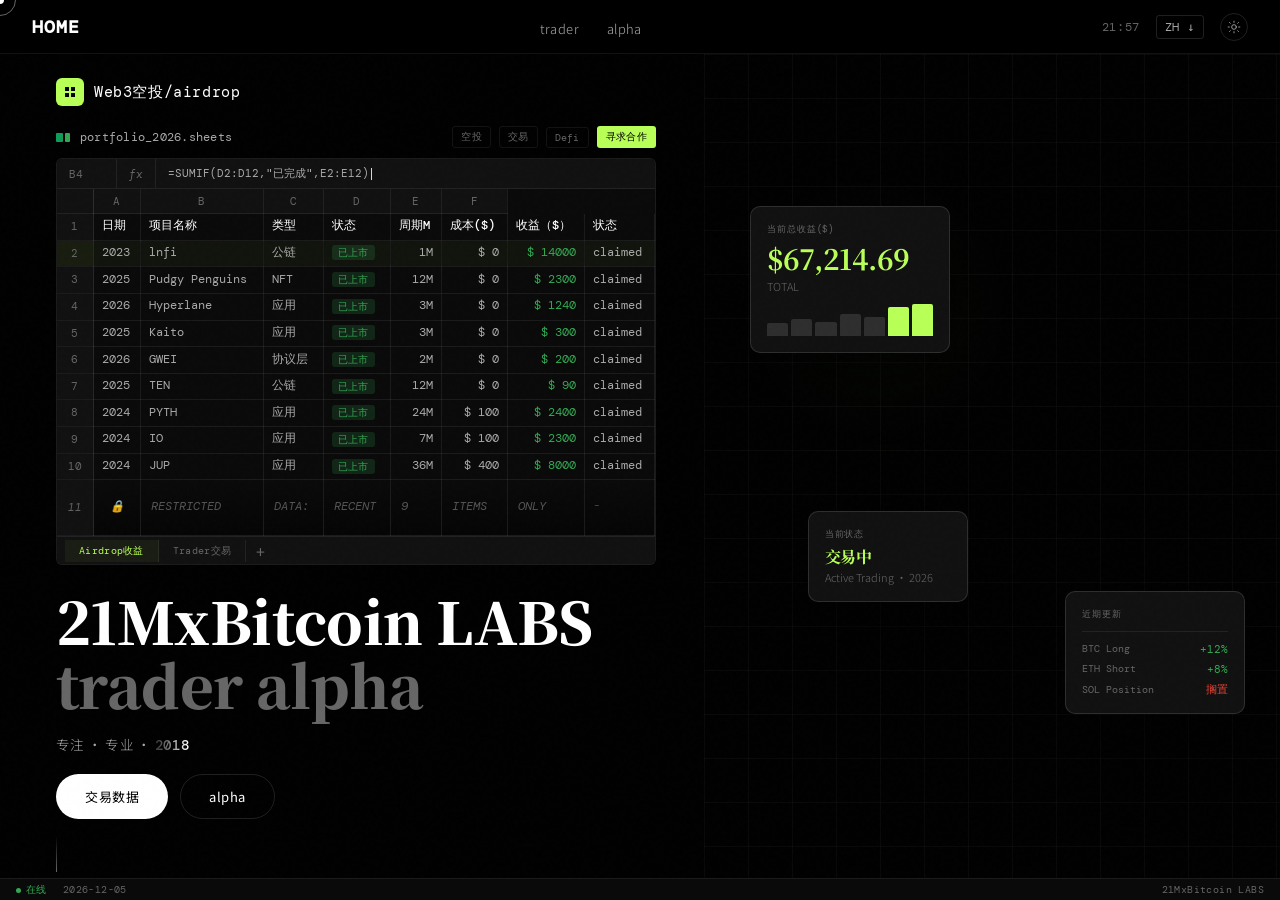
==== commit 73c0d103: "首页功能增强：Tab切换 + 总收益统计 1. **Tab切换功能**    - Airdrop收益 ↔ Trader交易 可点击切换    - 保留原有UI样式，添加active状态切换    - " ====
--- a/index.html
+++ b/index.html
@@ -1021,20 +1021,58 @@
  setInterval(updateDate, 1000);
 
 // 数据映射与渲染逻辑 - 仅更新 tbody 内容，不改动外层容器
-const DATA_PATH = './data/工作表1.json';
+// 支持多数据源切换：Airdrop(工作表1.json) 和 Trader(trade_data.json)
+let currentDataSource = 'airdrop';
 
 async function loadSheetData() {
  const tbody = document.getElementById('sheet-tbody-data');
  if (!tbody) return;
  
  try {
+ // 根据当前数据源选择路径
+ const DATA_PATH = currentDataSource === 'trader' 
+ ? './data/trade_data.json'
+ : './data/工作表1.json';
+ 
  const res = await fetch(DATA_PATH);
  const json = await res.json();
  
  // 清空现有内容
  tbody.innerHTML = '';
  
- // 获取表头和数据
+ if (currentDataSource === 'trader') {
+ renderTraderData(json, tbody);
+ } else {
+ renderAirdropData(json, tbody);
+ }
+ 
+ } catch (err) {
+ console.error('数据加载失败:', err);
+ tbody.innerHTML = `
+ <tr>
+ <td colspan="9" style="text-align: center; padding: 40px; color: #666;">
+ 数据加载失败，请检查网络连接
+ </td>
+ </tr>
+ `;
+ }
+}
+
+// Tab 切换功能
+function switchTab(tab) {
+ if (tab === currentDataSource) return;
+ currentDataSource = tab;
+ 
+ // 更新 tab 样式
+ document.querySelectorAll('.sheet-tab').forEach(t => t.classList.remove('active'));
+ document.getElementById(`tab-${tab}`).classList.add('active');
+ 
+ // 重新加载数据
+ loadSheetData();
+}
+
+// Airdrop 数据渲染（工作表1.json格式）
+function renderAirdropData(json, tbody) {
  const headers = json.headers || [];
  const rows = json.rows || [];
  
@@ -1054,7 +1092,6 @@
  const profitA = a[6] || 0;
  const profitB = b[6] || 0;
  
- // 计算收益率
  const roiA = costA > 0 ? profitA / costA : profitA;
  const roiB = costB > 0 ? profitB / costB : profitB;
  
@@ -1122,21 +1159,131 @@
  <td style="color: #444;">-</td>
  `;
  tbody.appendChild(lockedRow);
+}
+
+// Trader 数据渲染（trade_data.json格式）
+function renderTraderData(data, tbody) {
+ // Trader 数据是数组格式
+ const rows = Array.isArray(data) ? data : [];
+ 
+ // 表头行 (第1行)
+ const headerRow = document.createElement('tr');
+ headerRow.innerHTML = `
+ <td class="row-num">1</td>
+ <td class="cell-bold">交易对</td>
+ <td class="cell-bold">方向</td>
+ <td class="cell-bold">收益率</td>
+ <td class="cell-bold">盈亏</td>
+ <td class="cell-bold">开仓价</td>
+ <td class="cell-bold">当前价</td>
+ <td class="cell-bold">杠杆</td>
+ <td class="cell-bold">日期</td>
+ `;
+ tbody.appendChild(headerRow);
+ 
+ // 按收益率排序
+ const sortedRows = rows.sort((a, b) => {
+ const pnlA = parseFloat(a.pnl) || 0;
+ const pnlB = parseFloat(b.pnl) || 0;
+ return pnlB - pnlA; // 从高到低
+ });
+ 
+ // 固定显示9行数据（第2-10行），不足9行用空行填充
+ const displayData = sortedRows.slice(0, 9);
+ const emptyRowsNeeded = 9 - displayData.length;
+ 
+ displayData.forEach((item, index) => {
+ const tr = document.createElement('tr');
+ 
+ // 第一行数据添加选中状态
+ if (index === 0) tr.classList.add('row-selected');
+ 
+ const pnlNum = parseFloat(item.pnl) || 0;
+ const profitNum = parseFloat(item.profit) || 0;
+ const isPositive = pnlNum >= 0;
+ const isProfitPositive = profitNum >= 0;
+ const date = item.time ? new Date(item.time).toLocaleDateString('zh-CN', {
+ day: '2-digit', month: '2-digit', year: 'numeric'
+ }) : '--';
+ 
+ tr.innerHTML = `
+ <td class="row-num">${index + 2}</td>
+ <td>${item.symbol || '--'}</td>
+ <td><span class="cell-tag ${item.side === 'LONG' ? 'tag-green' : 'tag-red'}">${item.side || '--'}</span></td>
+ <td style="color: ${isPositive ? '#34a853' : '#ea4335'}">${item.pnl || '--'}</td>
+ <td style="color: ${isProfitPositive ? '#34a853' : '#ea4335'}">$${item.profit || '--'}</td>
+ <td>${item.entry || '--'}</td>
+ <td>${item.last || '--'}</td>
+ <td>${item.lev || '--'}X</td>
+ <td style="color: #888;">${date}</td>
+ `;
+ tbody.appendChild(tr);
+ });
+ 
+ // 填充空行（如果数据不足9行）
+ for (let i = 0; i < emptyRowsNeeded; i++) {
+ const emptyRow = document.createElement('tr');
+ const rowNum = displayData.length + i + 2;
+ let emptyHTML = `<td class="row-num">${rowNum}</td>`;
+ for (let j = 0; j < 8; j++) {
+ emptyHTML += `<td style="color: #333;">-</td>`;
+ }
+ emptyRow.innerHTML = emptyHTML;
+ tbody.appendChild(emptyRow);
+ }
+ 
+ // 锁定行 - 固定放在第10行位置
+ const lockedRow = document.createElement('tr');
+ lockedRow.className = 'locked-row';
+ lockedRow.innerHTML = `
+ <td class="row-num">11</td>
+ <td style="text-align: center; color: #555; font-style: italic; padding: 20px 10px;">🔒</td>
+ <td style="color: #555; font-style: italic; padding: 20px 10px;">RESTRICTED</td>
+ <td style="color: #555; font-style: italic; padding: 20px 10px;">DATA:</td>
+ <td style="color: #555; font-style: italic; padding: 20px 10px;">RECENT</td>
+ <td style="color: #555; font-style: italic; padding: 20px 10px;">9</td>
+ <td style="color: #555; font-style: italic; padding: 20px 10px;">ITEMS</td>
+ <td style="color: #555; font-style: italic; padding: 20px 10px;">ONLY</td>
+ <td style="color: #444;">-</td>
+ `;
+ tbody.appendChild(lockedRow);
+}
+
+// 计算并显示总收益
+async function updateTotalRevenue() {
+ try {
+ // 获取 Airdrop 收益
+ const airdropRes = await fetch('./data/工作表1.json');
+ const airdropData = await airdropRes.json();
+ const airdropProfit = (airdropData.rows || []).reduce((sum, row) => sum + (row[6] || 0), 0);
+ 
+ // 获取 Trader 收益
+ const traderRes = await fetch('./data/trade_data.json');
+ const traderData = await traderRes.json();
+ const traderProfit = (traderData || []).reduce((sum, item) => sum + (parseFloat(item.profit) || 0), 0);
+ 
+ // 计算总收益
+ const totalRevenue = airdropProfit + traderProfit;
+ 
+ // 更新浮动卡片
+ const cardValue = document.querySelector('.card-1 .card-value');
+ const cardLabel = document.querySelector('.card-1 .card-label');
+ const cardSub = document.querySelector('.card-1 .card-sub');
+ 
+ if (cardValue) cardValue.textContent = `$${totalRevenue.toLocaleString()}`;
+ if (cardLabel) cardLabel.textContent = '当前总收益($)';
+ if (cardSub) cardSub.textContent = 'TOTAL';
  
  } catch (err) {
- console.error('数据加载失败:', err);
- tbody.innerHTML = `
- <tr>
- <td colspan="9" style="text-align: center; padding: 40px; color: #666;">
- 数据加载失败，请检查网络连接
- </td>
- </tr>
- `;
+ console.error('计算总收益失败:', err);
  }
 }
 
-// 页面加载完成后执行数据加载
-document.addEventListener('DOMContentLoaded', loadSheetData);
+// 页面加载完成后执行
+ document.addEventListener('DOMContentLoaded', () => {
+ loadSheetData();
+ updateTotalRevenue();
+ });
 
  // Sheet toolbar buttons
 
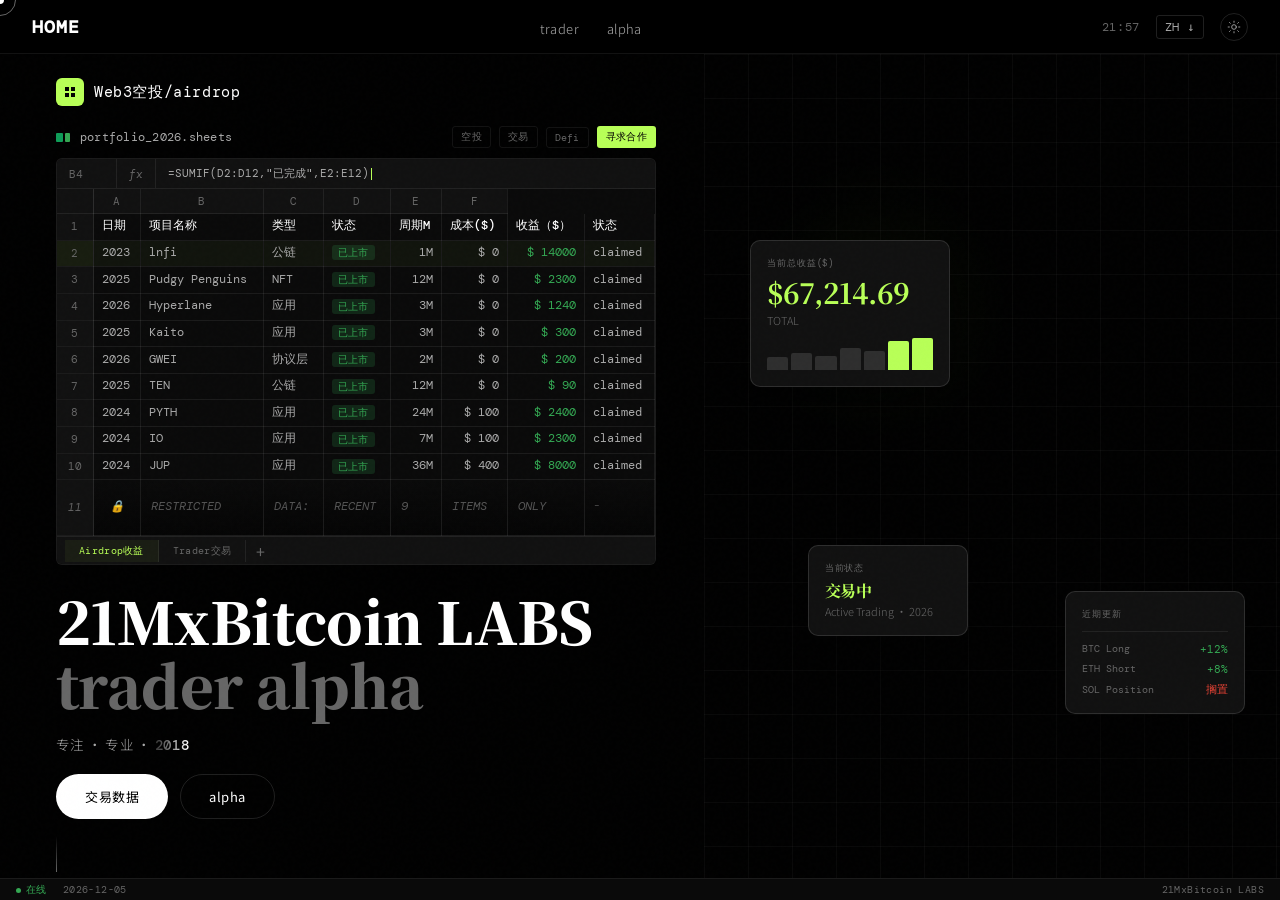
==== commit f4585edf: "调整左侧浮动卡片布局：整体下移4%" ====
--- a/index.html
+++ b/index.html
@@ -567,24 +567,24 @@
     box-shadow: 0 20px 60px rgba(0,0,0,0.6);
   }
 
-  .card-1 {
-    top: 18%;
-    left: 8%;
-    width: 200px;
-    animation-delay: 0.4s;
-  }
-  .card-2 {
-    bottom: 22%;
-    right: 6%;
-    width: 180px;
-    animation-delay: 0.65s;
-  }
-  .card-3 {
-    top: 54%;
-    left: 18%;
-    width: 160px;
-    animation-delay: 0.55s;
-  }
+    .card-1 {
+      top: 22%;
+      left: 8%;
+      width: 200px;
+      animation-delay: 0.4s;
+    }
+    .card-2 {
+      bottom: 22%;
+      right: 6%;
+      width: 180px;
+      animation-delay: 0.65s;
+    }
+    .card-3 {
+      top: 58%;
+      left: 18%;
+      width: 160px;
+      animation-delay: 0.55s;
+    }
 
   @keyframes floatIn {
     from { opacity: 0; transform: translateY(24px) scale(0.96); }
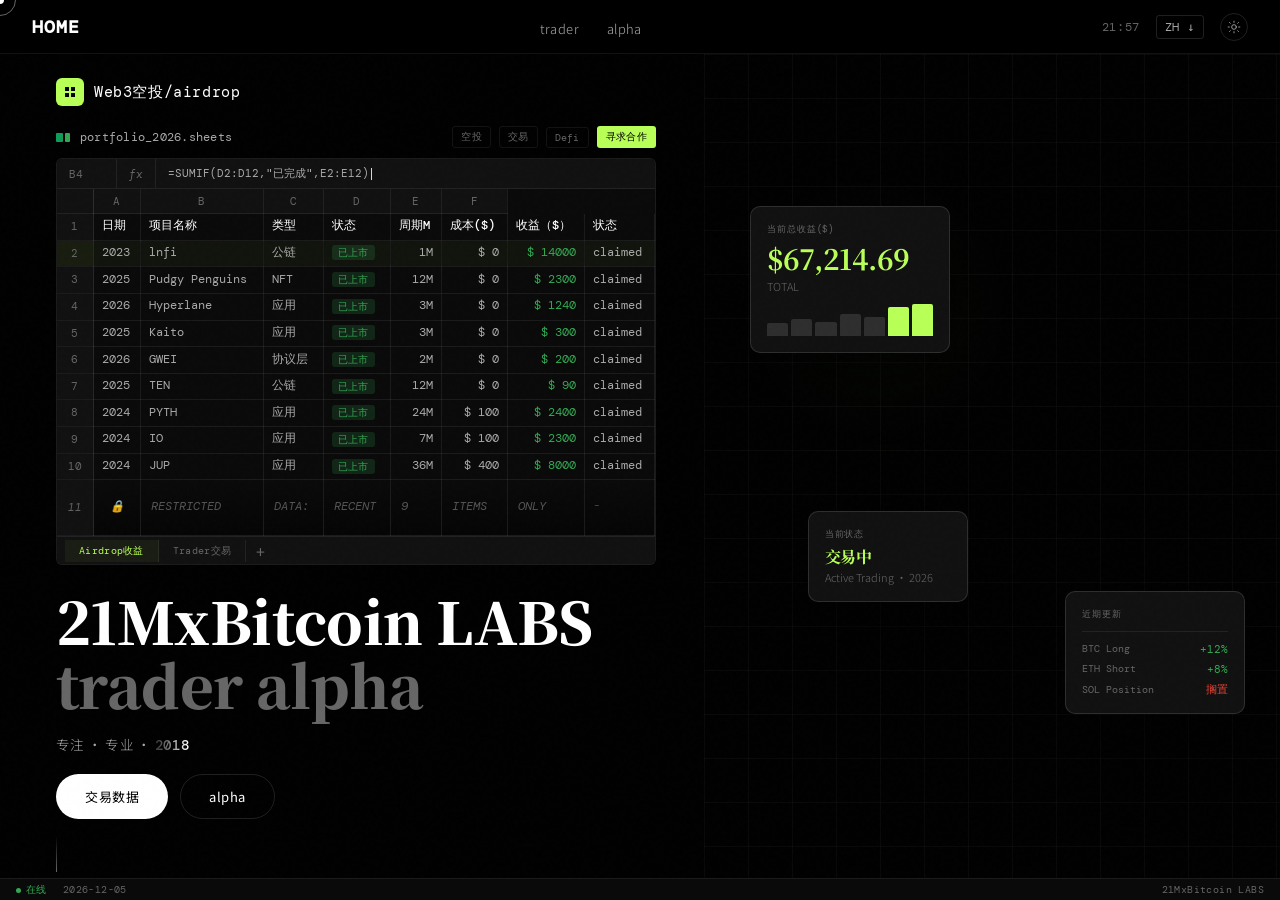
==== commit b73c7203: "Revert "调整左侧浮动卡片布局：整体下移4%" This reverts commit f4585edfb5f2fea3f0f4c0edf1c38db55fdc942d." ====
--- a/index.html
+++ b/index.html
@@ -567,24 +567,24 @@
     box-shadow: 0 20px 60px rgba(0,0,0,0.6);
   }
 
-    .card-1 {
-      top: 22%;
-      left: 8%;
-      width: 200px;
-      animation-delay: 0.4s;
-    }
-    .card-2 {
-      bottom: 22%;
-      right: 6%;
-      width: 180px;
-      animation-delay: 0.65s;
-    }
-    .card-3 {
-      top: 58%;
-      left: 18%;
-      width: 160px;
-      animation-delay: 0.55s;
-    }
+  .card-1 {
+    top: 18%;
+    left: 8%;
+    width: 200px;
+    animation-delay: 0.4s;
+  }
+  .card-2 {
+    bottom: 22%;
+    right: 6%;
+    width: 180px;
+    animation-delay: 0.65s;
+  }
+  .card-3 {
+    top: 54%;
+    left: 18%;
+    width: 160px;
+    animation-delay: 0.55s;
+  }
 
   @keyframes floatIn {
     from { opacity: 0; transform: translateY(24px) scale(0.96); }
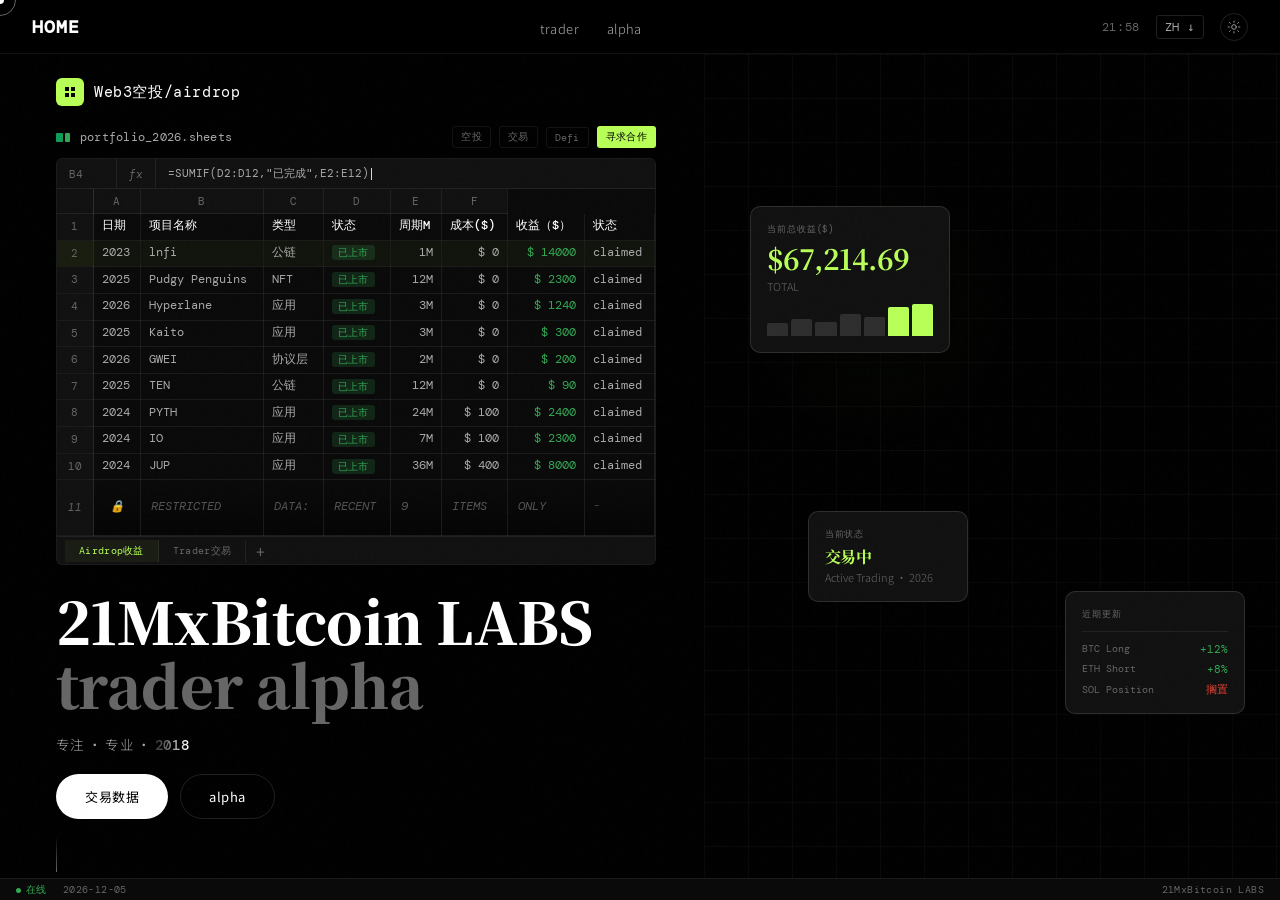
==== commit a482b327: "Update index.html" ====
--- a/index.html
+++ b/index.html
@@ -1170,6 +1170,7 @@
  const headerRow = document.createElement('tr');
  headerRow.innerHTML = `
  <td class="row-num">1</td>
+ <td class="cell-bold">日期</td>
  <td class="cell-bold">交易对</td>
  <td class="cell-bold">方向</td>
  <td class="cell-bold">收益率</td>
@@ -1177,7 +1178,7 @@
  <td class="cell-bold">开仓价</td>
  <td class="cell-bold">当前价</td>
  <td class="cell-bold">杠杆</td>
- <td class="cell-bold">日期</td>
+ 
  `;
  tbody.appendChild(headerRow);
  
@@ -1643,4 +1644,4 @@
  updateYear();
 </script>
 </body>
-</html>+</html>
